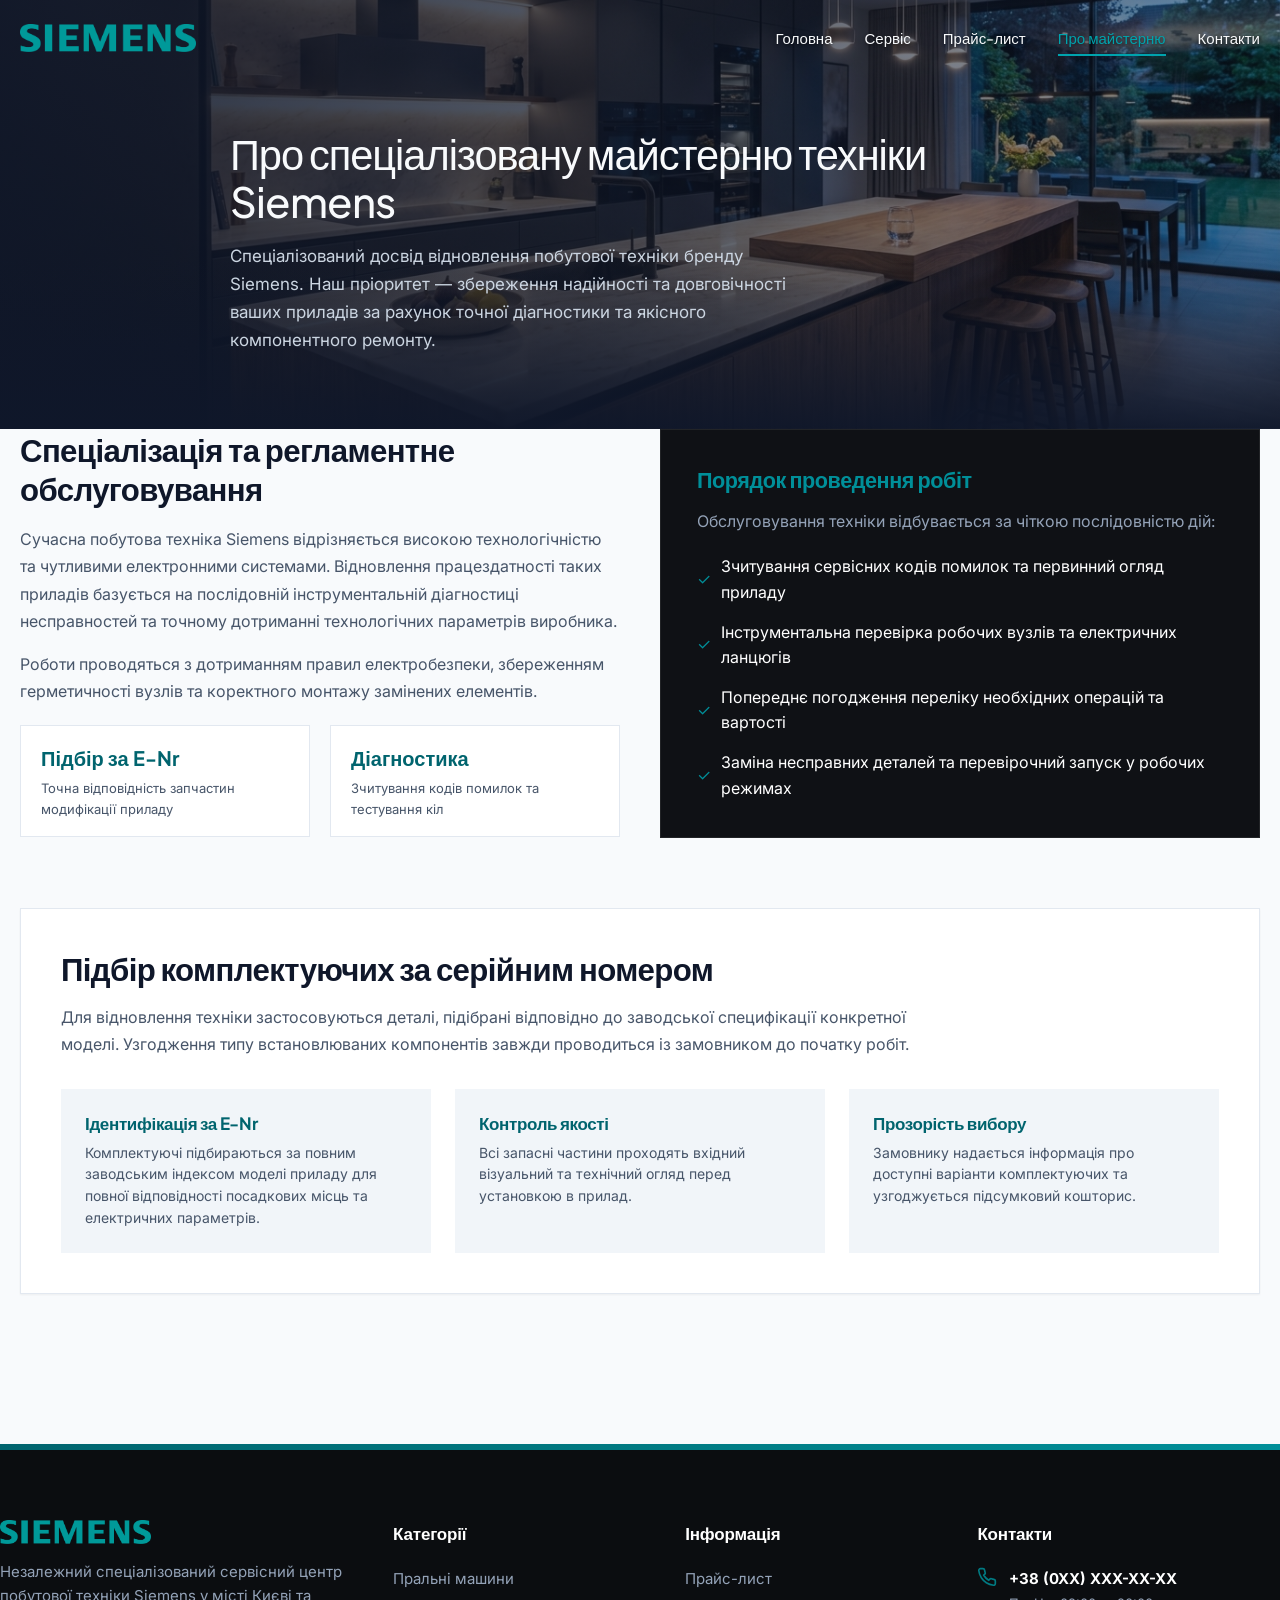
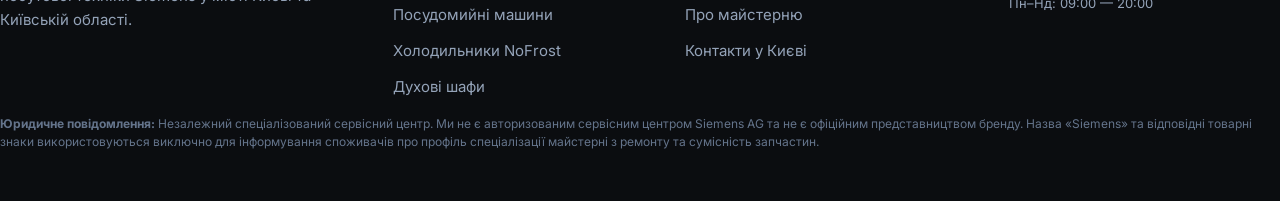
==== about.html @ 7199982a "Initial commit: Siemens service center website" ====
<!DOCTYPE html>
<html lang="uk">

<head>
  <meta charset="UTF-8">
  <meta name="viewport" content="width=device-width, initial-scale=1.0">
  <title>Про спеціалізовану майстерню побутової техніки Siemens у Києві | Досвід та підхід</title>
  <meta name="description"
    content="Інформація про незалежний спеціалізований сервісний центр техніки Siemens у Києві. Досвідчені інженери, якісні комплектуючі, Акт виконаних робіт та гарантія.">
  <link rel="preconnect" href="https://fonts.googleapis.com">
  <link rel="preconnect" href="https://fonts.gstatic.com" crossorigin>
  <link
    href="https://fonts.googleapis.com/css2?family=Inter:wght@400;500;600;700&family=Plus+Jakarta+Sans:wght@500;600;700;800&display=swap"
    rel="stylesheet">
  <link rel="stylesheet" href="css/style.css">
</head>

<body>



  <!-- Clean Transparent Header -->
  <header class="site-header">
    <div class="container header-wrap">
      <a href="index.html" class="brand-logo" aria-label="Siemens">
        <img src="img/logo.webp" alt="SIEMENS" class="brand-logo-img">
      </a>
      <nav class="main-nav" aria-label="Головна навігація">
        <a href="index.html" class="nav-link">Головна</a>

        <a href="services.html" class="nav-link">Сервіс</a>
        <a href="prices.html" class="nav-link">Прайс-лист</a>
        <a href="about.html" class="nav-link active">Про майстерню</a>
        <a href="contacts.html" class="nav-link">Контакти</a>
      </nav>
      <button type="button" class="mobile-menu-toggle" aria-label="Відкрити меню" data-drawer-open>
        <svg width="26" height="26" viewBox="0 0 24 24" fill="none" stroke="currentColor" stroke-width="2.5"
          stroke-linecap="round">
          <line x1="3" y1="6" x2="21" y2="6"></line>
          <line x1="3" y1="12" x2="21" y2="12"></line>
          <line x1="3" y1="18" x2="21" y2="18"></line>
        </svg>
      </button>
    </div>
  </header>

  <!-- Mobile Drawer -->
  <div class="mobile-drawer-overlay"></div>
  <div class="mobile-drawer">
    <div>
      <div class="mobile-drawer-header">
        <a href="index.html" class="brand-logo">
          <img src="img/logo.webp" alt="Siemens" class="brand-logo-img" style="height: 22px;">
        </a>
        <button type="button" class="mobile-drawer-close" style="background:none; color:#fff; cursor:pointer;"
          aria-label="Закрити меню">
          <svg width="24" height="24" viewBox="0 0 24 24" fill="none" stroke="currentColor" stroke-width="2">
            <line x1="18" y1="6" x2="6" y2="18"></line>
            <line x1="6" y1="6" x2="18" y2="18"></line>
          </svg>
        </button>
      </div>
      <div
        style="font-size: 0.75rem; color: var(--text-light-muted); padding: 0 0 16px 0; border-bottom: 1px solid rgba(255,255,255,0.08); margin-bottom: 16px;">
        Незалежний спеціалізований сервісний центр. Ми не є авторизованим сервісним центром Siemens AG.
      </div>
      <ul class="mobile-nav-list">
        <li><a href="index.html" class="mobile-nav-link">Головна</a></li>
        <li><a href="services.html" class="mobile-nav-link">Послуги ремонту</a></li>
        <li><a href="prices.html" class="mobile-nav-link">Прайс-лист</a></li>
        <li><a href="about.html" class="mobile-nav-link active">Про майстерню</a></li>
        <li><a href="contacts.html" class="mobile-nav-link">Контакти</a></li>
      </ul>
    </div>
    <div style="padding-top: 24px; border-top: 1px solid rgba(255,255,255,0.1);">
      <button type="button" class="btn btn-primary" style="width: 100%;" data-modal-trigger>
        <span>Викликати спеціаліста</span>
      </button>
    </div>
  </div>

  <main>
    <!-- Page Header -->
    <section class="hero-section subpage-hero">
      <div class="container">
        <div class="section-header" style="text-align: left; max-width: 820px; margin-bottom: 0;">
          <h1 class="hero-title" style="font-size: 2.6rem; margin-bottom: 16px;">
            Про спеціалізовану майстерню техніки Siemens
          </h1>
          <p class="hero-subtitle" style="margin-bottom: 0;">
            Спеціалізований досвід відновлення побутової техніки бренду Siemens. Наш пріоритет — збереження надійності
            та довговічності ваших приладів за рахунок точної діагностики та якісного компонентного ремонту.
          </p>
        </div>
      </div>
    </section>

    <!-- Content Sections -->
    <section class="section-py" style="background-color: var(--bg-light);">
      <div class="container">

        <!-- 1. Engineering Qualification Grid -->
        <div
          style="display: grid; grid-template-columns: 1fr 1fr; gap: 40px; align-items: center; margin-bottom: 70px;">
          <div>
            <h2 style="font-size: 1.95rem; color: var(--text-main); margin-bottom: 18px;">
              Спеціалізація та регламентне обслуговування
            </h2>
            <p style="color: var(--text-secondary); line-height: 1.7; margin-bottom: 16px;">
              Сучасна побутова техніка Siemens відрізняється високою технологічністю та чутливими електронними системами.
              Відновлення працездатності таких приладів базується на послідовній інструментальній діагностиці несправностей та точному дотриманні технологічних параметрів виробника.
            </p>
            <p style="color: var(--text-secondary); line-height: 1.7; margin-bottom: 20px;">
              Роботи проводяться з дотриманням правил електробезпеки, збереженням герметичності вузлів та коректного монтажу замінених елементів.
            </p>
            <div style="display: flex; gap: 20px;">
              <div
                style="background: #ffffff; padding: 16px 20px; border-radius: var(--radius-sm); border: 1px solid var(--border-light); flex: 1;">
                <div
                  style="font-family: var(--font-heading); font-weight: 700; font-size: 1.25rem; color: var(--petrol-deep);">
                  Підбір за E-Nr</div>
                <div style="font-size: 0.8125rem; color: var(--text-secondary); margin-top: 4px;">Точна відповідність запчастин модифікації приладу</div>
              </div>
              <div
                style="background: #ffffff; padding: 16px 20px; border-radius: var(--radius-sm); border: 1px solid var(--border-light); flex: 1;">
                <div
                  style="font-family: var(--font-heading); font-weight: 700; font-size: 1.25rem; color: var(--petrol-deep);">
                  Діагностика</div>
                <div style="font-size: 0.8125rem; color: var(--text-secondary); margin-top: 4px;">Зчитування кодів помилок та тестування кіл</div>
              </div>
            </div>
          </div>

          <!-- Feature Box -->
          <div
            style="background: var(--bg-graphite); border-radius: var(--radius-lg); padding: 36px; color: #ffffff; border: 1px solid var(--bg-graphite-border);">
            <h3 style="font-size: 1.35rem; color: var(--petrol-light); margin-bottom: 16px;">
              Порядок проведення робіт
            </h3>
            <p style="color: var(--text-light-muted); line-height: 1.6; margin-bottom: 20px;">
              Обслуговування техніки відбувається за чіткою послідовністю дій:
            </p>
            <ul style="list-style: none; display: flex; flex-direction: column; gap: 14px; color: #ffffff;">
              <li style="display: flex; align-items: center; gap: 10px;">
                <span style="color: var(--petrol-light);">✓</span> Зчитування сервісних кодів помилок та первинний огляд приладу
              </li>
              <li style="display: flex; align-items: center; gap: 10px;">
                <span style="color: var(--petrol-light);">✓</span> Інструментальна перевірка робочих вузлів та електричних ланцюгів
              </li>
              <li style="display: flex; align-items: center; gap: 10px;">
                <span style="color: var(--petrol-light);">✓</span> Попереднє погодження переліку необхідних операцій та вартості
              </li>
              <li style="display: flex; align-items: center; gap: 10px;">
                <span style="color: var(--petrol-light);">✓</span> Заміна несправних деталей та перевірочний запуск у робочих режимах
              </li>
            </ul>
          </div>
        </div>

        <!-- 2. Original Spare Parts Warehouse (id="certificates") -->
        <div id="certificates"
          style="background: #ffffff; border-radius: var(--radius-lg); border: 1px solid var(--border-light); padding: 40px; margin-bottom: 70px; box-shadow: var(--shadow-sm);">
          <h2 style="font-size: 1.95rem; color: var(--text-main); margin-bottom: 16px;">
            Підбір комплектуючих за серійним номером
          </h2>
          <p style="color: var(--text-secondary); line-height: 1.7; max-width: 860px; margin-bottom: 30px;">
            Для відновлення техніки застосовуються деталі, підібрані відповідно до заводської специфікації конкретної моделі. Узгодження типу встановлюваних компонентів завжди проводиться із замовником до початку робіт.
          </p>

          <div style="display: grid; grid-template-columns: repeat(3, 1fr); gap: 24px;">
            <div style="background: var(--bg-surface-subtle); padding: 24px; border-radius: var(--radius-sm);">
              <h4 style="font-size: 1.0625rem; color: var(--petrol-deep); margin-bottom: 8px;">Ідентифікація за E-Nr</h4>
              <p style="font-size: 0.875rem; color: var(--text-secondary); line-height: 1.55;">
                Комплектуючі підбираються за повним заводським індексом моделі приладу для повної відповідності посадкових місць та електричних параметрів.
              </p>
            </div>
            <div style="background: var(--bg-surface-subtle); padding: 24px; border-radius: var(--radius-sm);">
              <h4 style="font-size: 1.0625rem; color: var(--petrol-deep); margin-bottom: 8px;">Контроль якості</h4>
              <p style="font-size: 0.875rem; color: var(--text-secondary); line-height: 1.55;">
                Всі запасні частини проходять вхідний візуальний та технічний огляд перед установкою в прилад.
              </p>
            </div>
            <div style="background: var(--bg-surface-subtle); padding: 24px; border-radius: var(--radius-sm);">
              <h4 style="font-size: 1.0625rem; color: var(--petrol-deep); margin-bottom: 8px;">Прозорість вибору</h4>
              <p style="font-size: 0.875rem; color: var(--text-secondary); line-height: 1.55;">
                Замовнику надається інформація про доступні варіанти комплектуючих та узгоджується підсумковий кошторис.
              </p>
            </div>
          </div>
        </div>



      </div>
    </section>
  </main>

  <!-- Footer -->
  <footer class="site-footer">
    <div class="footer-accent-stripe"></div>
    <div class="container footer-top">
      <div class="footer-grid">
        <div>
          <a href="index.html" class="brand-logo" style="margin-bottom: 16px; display: inline-flex;">
            <img src="img/logo.webp" alt="Siemens" class="brand-logo-img" style="height: 24px;">
          </a>
          <p style="line-height: 1.6; margin-bottom: 20px;">
            Незалежний спеціалізований сервісний центр побутової техніки Siemens у місті Києві та Київській області.
          </p>
        </div>
        <div>
          <div class="footer-col-title">Категорії</div>
          <ul class="footer-links">
            <li><a href="services.html#washing">Пральні машини</a></li>
            <li><a href="services.html#dishwashers">Посудомийні машини</a></li>
            <li><a href="services.html#fridges">Холодильники NoFrost</a></li>
            <li><a href="services.html#ovens">Духові шафи</a></li>
          </ul>
        </div>
        <div>
          <div class="footer-col-title">Інформація</div>
          <ul class="footer-links">
            <li><a href="prices.html">Прайс-лист</a></li>
            <li><a href="about.html">Про майстерню</a></li>
            <li><a href="contacts.html">Контакти у Києві</a></li>
          </ul>
        </div>
        <div>
          <div class="footer-col-title">Контакти</div>
          <div class="footer-contact-item">
            <svg width="20" height="20" viewBox="0 0 24 24" fill="none" stroke="var(--petrol-vibrant)" stroke-width="2">
              <path
                d="M22 16.92v3a2 2 0 0 1-2.18 2 19.79 19.79 0 0 1-8.63-3.07 19.5 19.5 0 0 1-6-6 19.79 19.79 0 0 1-3.07-8.67A2 2 0 0 1 4.11 2h3a2 2 0 0 1 2 1.72 12.84 12.84 0 0 0 .7 2.81 2 2 0 0 1-.45 2.11L8.09 9.91a16 16 0 0 0 6 6l1.27-1.27a2 2 0 0 1 2.11-.45 12.84 12.84 0 0 0 2.81.7A2 2 0 0 1 22 16.92z">
              </path>
            </svg>
            <div>
              <a href="tel:+380000000000" data-config="phone-mobile"
                style="color: #fff; font-weight: 700; display: block;">+38 (0XX) XXX-XX-XX</a>
              <span data-config="schedule-work" style="font-size: 0.8125rem;">Пн–Нд: 09:00 — 20:00</span>
            </div>
          </div>
        </div>
      </div>

      <div class="legal-disclaimer">
        <strong>Юридичне повідомлення:</strong> Незалежний спеціалізований сервісний центр. Ми не є авторизованим
        сервісним центром Siemens AG та не є офіційним представництвом бренду. Назва «Siemens» та відповідні товарні
        знаки використовуються виключно для інформування споживачів про профіль спеціалізації майстерні з ремонту та
        сумісність запчастин.
      </div>
  </footer>

  <!-- Modal -->
  <div class="modal-backdrop" id="callModal" role="dialog" aria-modal="true" aria-labelledby="modalTitle">
    <div class="modal-dialog">
      <div class="modal-header">
        <h3 id="modalTitle" style="font-size: 1.3rem; color: #fff;">Виклик спеціаліста</h3>
        <p style="font-size: 0.8125rem; color: var(--text-light-muted); margin-top: 4px;">Заповніть форму — зв'яжемося
          найближчим часом для уточнення деталей</p>
        <button type="button" class="modal-close-btn" aria-label="Закрити модальне вікно">
          <svg width="20" height="20" viewBox="0 0 24 24" fill="none" stroke="currentColor" stroke-width="2">
            <line x1="18" y1="6" x2="6" y2="18"></line>
            <line x1="6" y1="6" x2="18" y2="18"></line>
          </svg>
        </button>
      </div>
      <div class="modal-body">
        <form data-ajax-form method="POST" action="send.php">
          <input type="text" name="website_url" class="form-honeypot" tabindex="-1" autocomplete="off">
          <input type="hidden" name="form_source" value="Сторінка про майстерню (about.html)">

          <div class="form-group">
            <label class="form-label">Тип техніки Siemens *</label>
            <select name="appliance" class="form-control" required>
              <option value="Пральні машини">Пральна машина</option>
              <option value="Посудомийні машини">Посудомийна машина</option>
              <option value="Холодильники">Холодильник / Морозильник</option>
              <option value="Духові шафи">Духова шафа</option>
              <option value="Варильні поверхні">Варильна поверхня</option>
              <option value="Витяжки">Витяжка</option>
            </select>
          </div>

          <div class="form-group">
            <label class="form-label">Номер телефону *</label>
            <input type="tel" name="phone" class="form-control" placeholder="+38 (0XX) XXX-XX-XX" required>
          </div>

          <div class="form-group">
            <label class="form-label">Коментар</label>
            <textarea name="comment" class="form-control" placeholder="Опишіть симптоми поломки..."></textarea>
          </div>

          <button type="submit" class="btn btn-primary" style="width: 100%; margin-top: 10px;">
            <span>Замовити візит майстра</span>
          </button>
        </form>
      </div>
    </div>
  </div>

  <script src="js/config.js"></script>
  <script src="js/main.js"></script>
</body>

</html>
---- css/style.css ----
/* ==========================================================================
   SIEMENS SERVICE KYIV - MODERN ENGINEERING DESIGN SYSTEM
   Німецька точність, чиста геометрія та технологічний преміум-дизайн
   ========================================================================== */

/* --------------------------------------------------------------------------
   1. Design Tokens & CSS Variables
   -------------------------------------------------------------------------- */
:root {
  /* Siemens Brand Palette - Authentic German Engineering */
  --petrol-deep: #00646e;
  /* Authentic Siemens Petrol */
  --petrol-mid: #005058;
  /* Dark Slate Petrol */
  --petrol-vibrant: #007a82;
  /* Subtle Tech Petrol Accent */
  --petrol-light: #008f99;
  /* Accent Petrol */
  --petrol-glow: rgba(0, 100, 110, 0.15);
  --petrol-subtle: rgba(0, 100, 110, 0.06);

  /* Deep Monochrome Graphite Palette (Swiss/Bauhaus Minimal) */
  --bg-graphite-deep: #0b0d10;
  --bg-graphite: #0f1115;
  /* Main Dark Surface */
  --bg-graphite-card: #14171d;
  /* Solid Elevated Block */
  --bg-graphite-border: rgba(255, 255, 255, 0.08);

  /* Clean Light Surfaces */
  --bg-light: #f8fafc;
  --bg-card-white: #ffffff;
  --bg-surface-subtle: #f1f5f9;

  /* Typography Colors */
  --text-main: #0f172a;
  /* High Contrast Charcoal */
  --text-secondary: #475569;
  /* Muted Slate */
  --text-light: #f8fafc;
  /* Crisp White */
  --text-light-muted: #94a3b8;
  /* Technical Gray */

  /* Functional Colors */
  --success: #10b981;
  --warning: #f59e0b;
  --danger: #ef4444;
  --border-light: #e2e8f0;
  --border-focus: #00646e;

  /* Fonts - Crisp Grotesque */
  --font-heading: 'Plus Jakarta Sans', -apple-system, BlinkMacSystemFont, "Segoe UI", Roboto, sans-serif;
  --font-body: 'Inter', -apple-system, BlinkMacSystemFont, "Segoe UI", Roboto, sans-serif;

  /* Dimensions & Ergonomics */
  --btn-height: 48px;
  --input-height: 48px;
  --radius-sm: 0px;
  --radius-md: 0px;
  --radius-lg: 0px;
  --radius-xl: 0px;
  --container-max: 1320px;

  /* Transitions */
  --transition-fast: 0.18s cubic-bezier(0.4, 0, 0.2, 1);
  --transition-smooth: 0.28s cubic-bezier(0.16, 1, 0.3, 1);

  /* Shadows - Subtle Industrial Soft Shadows */
  --shadow-sm: 0 1px 2px rgba(0, 0, 0, 0.05);
  --shadow-card: 0 4px 12px rgba(0, 0, 0, 0.05);
  --shadow-card-hover: 0 12px 24px -4px rgba(0, 0, 0, 0.08);
  --shadow-floating: 0 16px 36px rgba(0, 0, 0, 0.12);
}

/* --------------------------------------------------------------------------
   2. Reset & Base Styles
   -------------------------------------------------------------------------- */
*,
*::before,
*::after {
  box-sizing: border-box;
  margin: 0;
  padding: 0;
}

html {
  font-size: 16px;
  scroll-behavior: smooth;
  -webkit-font-smoothing: antialiased;
  -moz-osx-font-smoothing: grayscale;
}

body {
  font-family: var(--font-body);
  color: var(--text-main);
  background-color: var(--bg-light);
  line-height: 1.6;
  overflow-x: hidden;
}

img,
svg {
  display: block;
  max-width: 100%;
}

a {
  color: inherit;
  text-decoration: none;
  transition: color var(--transition-fast);
}

button,
input,
select,
textarea {
  font: inherit;
  outline: none;
  border: none;
}

/* --------------------------------------------------------------------------
   3. Layout & Containers
   -------------------------------------------------------------------------- */
.container {
  width: 100%;
  max-width: var(--container-max);
  margin-left: auto;
  margin-right: auto;
  padding-left: 20px;
  padding-right: 20px;
}

.section-py {
  padding-top: 80px;
  padding-bottom: 80px;
}

@media (max-width: 768px) {
  .section-py {
    padding-top: 50px;
    padding-bottom: 50px;
  }
}

/* --------------------------------------------------------------------------
   4. Typography & Section Headers
   -------------------------------------------------------------------------- */
h1,
h2,
h3,
h4,
h5,
h6 {
  font-family: var(--font-heading);
  font-weight: 700;
  line-height: 1.25;
  letter-spacing: -0.02em;
}

.section-header {
  text-align: center;
  max-width: 760px;
  margin: 0 auto 50px auto;
}

.section-tag {
  display: inline-flex;
  align-items: center;
  gap: 8px;
  background: rgba(0, 100, 110, 0.08);
  color: var(--petrol-deep);
  font-family: var(--font-heading);
  font-weight: 600;
  font-size: 0.8125rem;
  text-transform: uppercase;
  letter-spacing: 0.08em;
  padding: 6px 14px;
  border-radius: 0;
  margin-bottom: 14px;
  border: 1px solid rgba(0, 100, 110, 0.15);
}

.section-tag.tag-dark {
  background: rgba(0, 163, 166, 0.12);
  color: var(--petrol-vibrant);
  border-color: rgba(0, 163, 166, 0.25);
}

.section-title {
  font-size: 2.25rem;
  color: var(--text-main);
  margin-bottom: 16px;
}

.section-title.title-white {
  color: var(--text-light);
}

.section-desc {
  font-size: 1.0625rem;
  color: var(--text-secondary);
  line-height: 1.65;
}

.section-desc.desc-muted {
  color: var(--text-light-muted);
}

@media (max-width: 768px) {
  .section-title {
    font-size: 1.75rem;
  }

  .section-header {
    margin-bottom: 35px;
  }
}

/* --------------------------------------------------------------------------
   5. Buttons & Interactive Controls (Minimum 48px Touch Target)
   -------------------------------------------------------------------------- */
.btn {
  display: inline-flex;
  align-items: center;
  justify-content: center;
  gap: 10px;
  min-height: var(--btn-height);
  padding: 0 22px;
  border-radius: var(--radius-sm);
  font-family: var(--font-heading);
  font-weight: 600;
  font-size: 0.9375rem;
  cursor: pointer;
  transition: all var(--transition-fast);
  text-align: center;
  white-space: nowrap;
  position: relative;
  letter-spacing: 0.01em;
}

.btn-primary {
  background-color: var(--petrol-deep);
  color: #ffffff;
  border: 1px solid var(--petrol-deep);
  box-shadow: none;
}

.btn-primary:hover {
  background-color: var(--petrol-mid);
  border-color: var(--petrol-mid);
  transform: translateY(-1px);
  color: #ffffff;
}

.btn-primary:active {
  transform: translateY(0);
}

.btn-secondary {
  background: transparent;
  color: var(--petrol-deep);
  border: 1.5px solid var(--petrol-deep);
}

.btn-secondary:hover {
  background: var(--petrol-subtle);
  border-color: var(--petrol-deep);
  color: var(--petrol-deep);
}

.btn-outline {
  background: #ffffff;
  color: #0F172A;
  border: 1px solid #cbd5e1;
  box-shadow: 0 1px 2px rgba(0, 0, 0, 0.05);
}

.btn-outline:hover {
  background: #f8fafc;
  border-color: #94a3b8;
  color: #0F172A;
  transform: translateY(-1px);
}

.btn-outline-white {
  background: transparent;
  color: #ffffff;
  border: 1px solid rgba(255, 255, 255, 0.2);
}

.btn-outline-white:hover {
  background: rgba(255, 255, 255, 0.06);
  border-color: rgba(255, 255, 255, 0.4);
  color: #ffffff;
}

.btn-icon-pulse {
  position: relative;
  display: flex;
  align-items: center;
  justify-content: center;
}

.btn:disabled {
  opacity: 0.65;
  cursor: not-allowed;
  transform: none !important;
}

/* Spinner for AJAX button state */
.btn-spinner {
  display: inline-block;
  width: 18px;
  height: 18px;
  border: 2px solid rgba(255, 255, 255, 0.3);
  border-top-color: #ffffff;
  border-radius: 50%;
  animation: spin 0.8s linear infinite;
}

@keyframes spin {
  to {
    transform: rotate(360deg);
  }
}

/* --------------------------------------------------------------------------
   6. Top Bar & Sticky Header
   -------------------------------------------------------------------------- */
/* --------------------------------------------------------------------------
   6. Authentic Transparent Siemens Header
   -------------------------------------------------------------------------- */
.top-bar {
  display: none !important;
}

.site-header {
  position: absolute;
  top: 0;
  left: 0;
  width: 100%;
  z-index: 100;
  background: transparent !important;
  border-bottom: none;
  padding: 20px 0 10px;
  transition: background 0.3s ease, transform 0.35s cubic-bezier(0.16, 1, 0.3, 1);
}

.site-header.is-scrolled {
  position: fixed;
  background: rgba(15, 23, 42, 0.95) !important;
  backdrop-filter: blur(14px);
  -webkit-backdrop-filter: blur(14px);
  border-bottom: 1px solid rgba(255, 255, 255, 0.08);
  padding: 12px 0 10px;
  box-shadow: 0 4px 25px rgba(0, 0, 0, 0.4);
}

.site-header.is-hidden {
  transform: translateY(-100%);
}

.header-wrap {
  display: flex;
  align-items: center;
  justify-content: space-between;
  gap: 24px;
}

.brand-logo {
  display: inline-flex;
  align-items: center;
  text-decoration: none;
}

.brand-logo-img {
  height: 28px;
  width: auto;
  display: block;
}

.main-nav {
  display: flex;
  align-items: center;
  gap: 32px;
}

.nav-link {
  font-family: var(--font-heading);
  font-size: 0.9375rem;
  font-weight: 500;
  color: #F8FAFC;
  position: relative;
  padding: 6px 0;
  white-space: nowrap;
  text-shadow: 0 1px 3px rgba(0, 0, 0, 0.6);
  transition: color var(--transition-fast);
}

.nav-link:hover,
.nav-link.active {
  color: #00A3AD;
  font-weight: 500;
}

.nav-link.active::after {
  content: '';
  position: absolute;
  bottom: 0;
  left: 0;
  width: 100%;
  height: 2px;
  background: #00A3AD;
  border-radius: 0;
}

.mobile-menu-toggle {
  display: none;
  background: transparent;
  color: #F8FAFC;
  padding: 6px;
  cursor: pointer;
  border-radius: var(--radius-sm);
  transition: color var(--transition-fast);
}

.mobile-menu-toggle:hover {
  color: #2DD4BF;
}

@media (max-width: 992px) {
  .main-nav {
    display: none;
  }

  .mobile-menu-toggle {
    display: inline-flex;
    align-items: center;
    justify-content: center;
  }
}

.header-phone-label {
  font-size: 0.6875rem;
  color: #94a3b8;
  text-transform: uppercase;
  letter-spacing: 0.08em;
  white-space: nowrap;
}

.header-phone-link {
  font-family: var(--font-heading);
  font-weight: 700;
  font-size: 1.0625rem;
  color: #ffffff;
  display: inline-flex;
  align-items: center;
  gap: 6px;
  white-space: nowrap;
}

.header-phone-link:hover {
  color: var(--petrol-vibrant);
}

.mobile-menu-toggle {
  display: none;
  background: none;
  color: #ffffff;
  padding: 8px;
  cursor: pointer;
  border-radius: var(--radius-sm);
}

/* --------------------------------------------------------------------------
   7. Mobile Navigation Drawer
   -------------------------------------------------------------------------- */
.mobile-drawer {
  position: fixed;
  top: 0;
  right: -100%;
  width: 85%;
  max-width: 360px;
  height: 100vh;
  background: var(--bg-graphite);
  z-index: 150;
  padding: 30px 24px;
  display: flex;
  flex-direction: column;
  justify-content: space-between;
  box-shadow: -10px 0 30px rgba(0, 0, 0, 0.6);
  transition: right 0.35s cubic-bezier(0.16, 1, 0.3, 1);
  overflow-y: auto;
}

.mobile-drawer.is-open {
  right: 0;
}

.mobile-drawer-overlay {
  position: fixed;
  inset: 0;
  background: rgba(0, 0, 0, 0.7);
  backdrop-filter: blur(4px);
  z-index: 140;
  opacity: 0;
  visibility: hidden;
  transition: all var(--transition-fast);
}

.mobile-drawer-overlay.is-open {
  opacity: 1;
  visibility: visible;
}

.mobile-drawer-header {
  display: flex;
  align-items: center;
  justify-content: space-between;
  margin-bottom: 30px;
}

.mobile-nav-list {
  list-style: none;
  display: flex;
  flex-direction: column;
  gap: 16px;
}

.mobile-nav-link {
  font-family: var(--font-heading);
  font-size: 1.125rem;
  font-weight: 600;
  color: var(--text-light);
  display: block;
  padding: 10px 0;
  border-bottom: 1px solid rgba(255, 255, 255, 0.08);
}

.mobile-nav-link.active {
  color: var(--petrol-vibrant);
}

/* --------------------------------------------------------------------------
/* --------------------------------------------------------------------------
/* --------------------------------------------------------------------------
   8. Hero Section (Premium Interior & Corporate Engineering Aesthetic)
   -------------------------------------------------------------------------- */
.hero-section {
  position: relative;
  width: 100%;
  min-height: 100vh;
  display: flex;
  align-items: center;
  background-color: #0F172A;
  background-image:
    linear-gradient(to right, rgba(15, 23, 42, 0.88) 0%, rgba(15, 23, 42, 0.7) 45%, rgba(15, 23, 42, 0.15) 85%, transparent 100%),
    url('../img/hero.webp');
  background-size: 100% 100%, cover;
  background-position: center center;
  background-repeat: no-repeat;
  color: #F8FAFC;
  padding: 120px 0 40px;
  overflow: hidden;
  box-sizing: border-box;
}

.hero-section > .container {
  width: 100%;
}

.hero-section.subpage-hero {
  min-height: auto;
  padding: 130px 0 75px;
  background-color: #0F172A;
  background-image:
    linear-gradient(to bottom, transparent 60%, rgba(15, 23, 42, 0.95) 100%),
    linear-gradient(to right, rgba(15, 23, 42, 0.90) 0%, rgba(15, 23, 42, 0.70) 50%, rgba(15, 23, 42, 0.40) 100%),
    url('../img/hero.webp');
  background-size: 100% 100%, 100% 100%, cover;
  background-position: center center;
}

/* Organic overlap between Subpage Hero and first content cards */
.subpage-hero + .section-py {
  padding-top: 0;
  position: relative;
  z-index: 10;
}

.subpage-hero + .section-py > .container > .service-block:first-child,
.subpage-hero + .section-py > .container > .prices-table-card:first-child,
.subpage-hero + .section-py > .container > .about-grid:first-child,
.subpage-hero + .section-py > .container > .contact-cards-grid:first-child {
  margin-top: -40px;
  position: relative;
  z-index: 10;
}

.hero-grid {
  display: grid;
  grid-template-columns: 1.18fr 0.82fr;
  gap: 48px;
  align-items: center;
  position: relative;
  z-index: 2;
}

.hero-content {
  background: transparent !important;
  border: none !important;
  border-radius: 0 !important;
  padding: 0 !important;
  box-shadow: none !important;
  display: flex;
  flex-direction: column;
}

.hero-title {
  font-family: var(--font-heading);
  font-size: clamp(2.35rem, 4vw, 3.25rem);
  font-weight: 500;
  line-height: 1.15;
  letter-spacing: -0.025em;
  margin-bottom: 20px;
  color: #F8FAFC;
}

.hero-title .text-gradient,
.hero-title .hero-brand-name {
  color: #F8FAFC;
  background: none;
  -webkit-text-fill-color: initial;
}

.hero-subtitle {
  font-size: 1.0625rem;
  color: #CBD5E1;
  line-height: 1.65;
  margin-bottom: 18px;
  max-width: 580px;
}

.hero-actions {
  display: flex;
  align-items: center;
  gap: 14px;
  margin-bottom: 0;
  flex-wrap: wrap;
}

.hero-actions .btn-primary {
  background-color: #005B60;
  color: #ffffff;
  padding: 12px 24px;
  border-radius: 0;
  font-weight: 500;
  border: 1px solid #005B60;
  box-shadow: 0 4px 14px rgba(0, 91, 96, 0.35);
  transition: background-color 0.2s ease, border-color 0.2s ease, transform 0.15s ease;
}

.hero-actions .btn-primary:hover {
  background-color: #00474B;
  border-color: #00474B;
  transform: translateY(-1px);
}

.hero-actions .btn-outline {
  background: rgba(255, 255, 255, 0.05);
  color: #ffffff;
  border: 1px solid rgba(255, 255, 255, 0.2);
  padding: 12px 20px;
  border-radius: 0;
  font-weight: 500;
  backdrop-filter: blur(4px);
  -webkit-backdrop-filter: blur(4px);
  transition: all 0.2s ease;
}

.hero-actions .btn-outline:hover {
  background: rgba(255, 255, 255, 0.15);
  border-color: rgba(255, 255, 255, 0.3);
  color: #ffffff;
  transform: translateY(-1px);
}

/* Strict Tabular Metrics Grid with Subtle 32px Vertical Dividers */
.hero-metrics {
  display: grid;
  grid-template-columns: repeat(3, 1fr);
  gap: 0;
  padding-top: 24px;
  margin-top: 36px;
  border-top: 1px solid rgba(255, 255, 255, 0.1);
  position: relative;
  z-index: 2;
}

.metric-item {
  display: flex;
  flex-direction: column;
  padding: 0 28px;
  position: relative;
}

.metric-item:first-child {
  padding-left: 0;
}

.metric-item:last-child {
  padding-right: 0;
}

.metric-item:not(:last-child)::after {
  content: '';
  position: absolute;
  right: 0;
  top: 50%;
  transform: translateY(-50%);
  width: 1px;
  height: 32px;
  background-color: rgba(255, 255, 255, 0.10);
}

.metric-val {
  font-family: var(--font-heading);
  font-size: 1.85rem;
  font-weight: 600;
  color: #F8FAFC;
  letter-spacing: -0.025em;
  line-height: 1.1;
}

.metric-label {
  font-size: 0.8125rem;
  color: #94A3B8;
  text-transform: uppercase;
  letter-spacing: 0.05em;
  margin-top: 4px;
  line-height: 1.35;
  font-weight: 500;
}

/* Hero Right: Dark Premium Floating Request Card */
.hero-card {
  background: rgba(17, 24, 39, 0.85);
  backdrop-filter: blur(12px);
  -webkit-backdrop-filter: blur(12px);
  border: 1px solid rgba(255, 255, 255, 0.1);
  border-radius: 0;
  padding: 24px;
  box-shadow: 0 25px 50px -12px rgba(0, 0, 0, 0.5);
  display: flex;
  flex-direction: column;
  justify-content: center;
  color: #ffffff;
}

.hero-card::before {
  display: none;
}

.hero-card-header {
  margin-bottom: 16px;
}

.hero-card-title {
  font-family: var(--font-heading);
  font-size: 1.25rem;
  font-weight: 600;
  letter-spacing: -0.015em;
  color: #F8FAFC;
  margin-bottom: 4px;
}

.hero-card-desc {
  font-size: 0.8125rem;
  color: #94A3B8;
  line-height: 1.45;
}

.hero-card .form-group {
  margin-bottom: 12px;
}

.hero-card .form-label {
  color: #E2E8F0;
  font-size: 0.8125rem;
  font-weight: 500;
  margin-bottom: 4px;
}

.hero-card .form-control {
  background: rgba(255, 255, 255, 0.05);
  border: 1px solid rgba(255, 255, 255, 0.15);
  color: #ffffff;
  border-radius: 0;
  padding: 9px 12px;
  font-size: 0.9375rem;
}

.hero-card .form-control::placeholder {
  color: #94A3B8;
}

.hero-card select.form-control {
  appearance: none;
  -webkit-appearance: none;
  background-image: url("data:image/svg+xml,%3Csvg xmlns='http://www.w3.org/2000/svg' width='16' height='16' viewBox='0 0 24 24' fill='none' stroke='%2394A3B8' stroke-width='2' stroke-linecap='round' stroke-linejoin='round'%3E%3Cpolyline points='6 9 12 15 18 9'%3E%3C/polyline%3E%3C/svg%3E");
  background-repeat: no-repeat;
  background-position: right 12px center;
  padding-right: 36px;
  cursor: pointer;
}

.hero-card select.form-control option {
  background-color: #111827;
  color: #F8FAFC;
}

.hero-card .form-control:focus {
  border-color: #005B60;
  background: rgba(255, 255, 255, 0.08);
  box-shadow: 0 0 0 3px rgba(0, 91, 96, 0.25);
}

.hero-card .btn-primary {
  background-color: #005B60;
  border-color: #005B60;
  color: #ffffff;
  padding: 12px 16px;
  border-radius: 0;
  font-weight: 600;
}

.hero-card .btn-primary:hover {
  background-color: #00474B;
  border-color: #00474B;
}

.hero-card .form-help {
  color: #94A3B8;
  font-size: 0.75rem;
  margin-top: 6px;
}

@media (max-width: 992px) {
  .hero-section {
    padding: 105px 0 45px;
    min-height: auto;
  }

  .hero-grid {
    grid-template-columns: 1fr;
    gap: 32px;
  }

  .hero-title {
    font-size: 2.25rem;
  }

  .hero-card {
    padding: 24px;
  }

  .metric-item {
    padding: 0 16px;
  }
}

@media (max-width: 640px) {
  .hero-metrics {
    grid-template-columns: 1fr;
    gap: 16px;
    margin-top: 32px;
  }

  .metric-item {
    padding: 0 0 16px 0;
    border-bottom: 1px solid rgba(255, 255, 255, 0.10);
  }

  .metric-item::after {
    display: none;
  }

  .metric-item:last-child {
    border-bottom: none;
    padding-bottom: 0;
  }
}

/* --------------------------------------------------------------------------
   9. Form Controls (Crisp Flat Precision)
   -------------------------------------------------------------------------- */
.form-group {
  margin-bottom: 16px;
  position: relative;
}

.form-label {
  display: block;
  font-size: 0.8125rem;
  font-weight: 600;
  margin-bottom: 6px;
  color: var(--text-secondary);
  letter-spacing: 0.01em;
}

.form-label.label-white {
  color: #cbd5e1;
}

.form-control {
  width: 100%;
  min-height: var(--input-height);
  padding: 0 14px;
  background: #ffffff;
  border: 1px solid var(--border-light);
  border-radius: var(--radius-sm);
  color: var(--text-main);
  font-size: 0.9375rem;
  transition: border-color var(--transition-fast), background var(--transition-fast);
}

.form-control:focus {
  border-color: var(--petrol-deep);
  outline: none;
}

.form-control-dark {
  background: var(--bg-graphite-deep);
  border: 1px solid rgba(255, 255, 255, 0.12);
  color: #ffffff;
}

.form-control-dark:focus {
  border-color: var(--petrol-deep);
  box-shadow: 0 0 0 1px var(--petrol-deep);
  background: var(--bg-graphite-deep);
}

.form-control-dark option {
  background: #14171d;
  color: #ffffff;
}

textarea.form-control {
  min-height: 100px;
  padding: 12px 14px;
  resize: vertical;
}

.form-help {
  font-size: 0.75rem;
  color: var(--text-light-muted);
  margin-top: 8px;
}

/* Anti-spam honeypot (invisible to humans) */
.form-honeypot {
  position: absolute;
  left: -9999px;
  opacity: 0;
  pointer-events: none;
}

/* --------------------------------------------------------------------------
   10. Interactive Appliance Categories Grid (White Cards with Elevation)
   -------------------------------------------------------------------------- */
.categories-grid {
  display: grid;
  grid-template-columns: repeat(3, 1fr);
  gap: 24px;
}

@media (max-width: 1100px) {
  .categories-grid {
    grid-template-columns: repeat(2, 1fr);
  }
}

@media (max-width: 580px) {
  .categories-grid {
    grid-template-columns: 1fr;
  }
}

.category-card {
  background: var(--bg-card-white);
  border: 1px solid rgba(0, 100, 110, 0.1);
  border-radius: var(--radius-md);
  padding: 30px 26px;
  display: flex;
  flex-direction: column;
  transition: all var(--transition-smooth);
  position: relative;
  box-shadow: var(--shadow-card);
  cursor: pointer;
}

.category-card:hover {
  transform: translateY(-8px);
  border-color: var(--petrol-vibrant);
  box-shadow: var(--shadow-card-hover);
}

.category-image-box {
  width: 100%;
  height: 170px;
  display: flex;
  align-items: center;
  justify-content: center;
  background: #ffffff;
  margin-bottom: 20px;
  padding: 8px;
  overflow: hidden;
}

.category-img {
  max-width: 100%;
  max-height: 100%;
  width: auto;
  height: auto;
  object-fit: contain;
  transition: transform var(--transition-smooth);
}

.category-card:hover .category-img {
  transform: scale(1.06);
}

.category-icon-box {
  width: 60px;
  height: 60px;
  background: rgba(0, 100, 110, 0.06);
  border-radius: var(--radius-sm);
  display: flex;
  align-items: center;
  justify-content: center;
  color: var(--petrol-deep);
  margin-bottom: 22px;
  transition: all var(--transition-fast);
}

.category-card:hover .category-icon-box {
  background: var(--petrol-deep);
  color: #ffffff;
  transform: scale(1.06);
}

.category-title {
  font-size: 1.25rem;
  color: var(--text-main);
  margin-bottom: 10px;
}

.category-desc {
  font-size: 0.875rem;
  color: var(--text-secondary);
  line-height: 1.55;
  margin-bottom: 20px;
  flex-grow: 1;
}

.category-footer {
  display: flex;
  align-items: center;
  justify-content: space-between;
  padding-top: 16px;
  border-top: 1px solid var(--border-light);
}

.category-price {
  font-size: 0.875rem;
  font-weight: 700;
  color: var(--petrol-deep);
}

.category-arrow {
  display: flex;
  align-items: center;
  gap: 6px;
  font-size: 0.8125rem;
  font-weight: 600;
  color: var(--petrol-vibrant);
  transition: transform var(--transition-fast);
}

.category-card:hover .category-arrow {
  transform: translateX(4px);
  color: var(--petrol-deep);
}

/* --------------------------------------------------------------------------
   11. Reliability & Engineering Standards Section
   -------------------------------------------------------------------------- */
.standards-section {
  position: relative;
  background-color: #0F172A;
  background-image: 
    linear-gradient(rgba(15, 23, 42, 0.80), rgba(15, 23, 42, 0.84)),
    url('../img/hero-2.webp');
  background-size: cover;
  background-position: center center;
  background-repeat: no-repeat;
  color: var(--text-light);
}

.standards-grid {
  display: grid;
  grid-template-columns: repeat(3, 1fr);
  gap: 28px;
}

@media (max-width: 900px) {
  .standards-grid {
    grid-template-columns: 1fr;
  }
}

.standard-card {
  background: rgba(17, 24, 39, 0.65);
  backdrop-filter: blur(12px);
  -webkit-backdrop-filter: blur(12px);
  border: 1px solid rgba(255, 255, 255, 0.12);
  border-radius: var(--radius-md);
  padding: 34px 28px;
  box-shadow: 0 10px 30px rgba(0, 0, 0, 0.25);
  transition: all var(--transition-fast);
}

.standard-card:hover {
  background: rgba(17, 24, 39, 0.8);
  border-color: rgba(0, 163, 166, 0.5);
  transform: translateY(-4px);
  box-shadow: 0 14px 35px rgba(0, 0, 0, 0.35);
}

.standard-number {
  font-family: var(--font-heading);
  font-size: 2.25rem;
  font-weight: 800;
  color: rgba(0, 163, 166, 0.35);
  margin-bottom: 14px;
}

.standard-title {
  font-size: 1.25rem;
  color: #ffffff;
  margin-bottom: 12px;
}

.standard-text {
  font-size: 0.9375rem;
  color: var(--text-light-muted);
  line-height: 1.6;
}

/* --------------------------------------------------------------------------
   12. Step-by-Step Engineer Callout Workflow
   -------------------------------------------------------------------------- */
.workflow-steps {
  display: grid;
  grid-template-columns: repeat(4, 1fr);
  gap: 24px;
  position: relative;
}

@media (max-width: 992px) {
  .workflow-steps {
    grid-template-columns: repeat(2, 1fr);
  }
}

@media (max-width: 580px) {
  .workflow-steps {
    grid-template-columns: 1fr;
  }
}

.step-card {
  background: #ffffff;
  border-radius: var(--radius-md);
  border: 1px solid var(--border-light);
  padding: 30px 24px;
  position: relative;
  box-shadow: var(--shadow-sm);
}

.step-badge {
  width: 38px;
  height: 38px;
  background: var(--petrol-deep);
  color: #ffffff;
  border-radius: 50%;
  display: flex;
  align-items: center;
  justify-content: center;
  font-family: var(--font-heading);
  font-weight: 700;
  font-size: 1rem;
  margin-bottom: 20px;
}

.step-title {
  font-size: 1.125rem;
  color: var(--text-main);
  margin-bottom: 10px;
}

/* --------------------------------------------------------------------------
   13. Real Interactive Geographic Map (Google Maps / Leaflet Frame)
   -------------------------------------------------------------------------- */
.map-section-real {
  background: var(--bg-surface-subtle);
  position: relative;
}

.real-map-grid {
  display: grid;
  grid-template-columns: 1.3fr 0.7fr;
  gap: 32px;
  align-items: stretch;
}

@media (max-width: 992px) {
  .real-map-grid {
    grid-template-columns: 1fr;
    gap: 24px;
  }
}

.real-map-container {
  width: 100%;
  height: 450px;
  border-radius: var(--radius-lg);
  overflow: hidden;
  border: 1px solid rgba(0, 100, 110, 0.18);
  box-shadow: var(--shadow-card);
  background: #e2e8f0;
  position: relative;
}

.real-map-iframe {
  width: 100%;
  height: 450px;
  border: 0;
  display: block;
}

.real-map-form-box {
  background: #ffffff;
  border-radius: var(--radius-lg);
  padding: 32px 28px;
  border: 1px solid rgba(0, 100, 110, 0.15);
  box-shadow: var(--shadow-card);
  display: flex;
  flex-direction: column;
  justify-content: center;
}

.floating-card-badge {
  display: inline-flex;
  align-items: center;
  gap: 6px;
  background: rgba(0, 100, 110, 0.08);
  color: var(--petrol-deep);
  font-size: 0.75rem;
  font-weight: 700;
  text-transform: uppercase;
  letter-spacing: 0.08em;
  padding: 4px 10px;
  border-radius: 0;
  margin-bottom: 12px;
  width: fit-content;
}

.floating-card-title {
  font-size: 1.45rem;
  color: var(--text-main);
  margin-bottom: 8px;
}

.floating-card-desc {
  font-size: 0.875rem;
  color: var(--text-secondary);
  margin-bottom: 22px;
}

/* --------------------------------------------------------------------------
   14. Price Tables & Guarantee Regulations (prices.html)
   -------------------------------------------------------------------------- */
.price-table-container {
  background: #ffffff;
  border-radius: var(--radius-md);
  border: 1px solid var(--border-light);
  overflow: hidden;
  box-shadow: var(--shadow-sm);
  margin-bottom: 30px;
}

.price-table {
  width: 100%;
  border-collapse: collapse;
  text-align: left;
}

.price-table th {
  background: #f8fafc;
  padding: 16px 22px;
  font-family: var(--font-heading);
  font-size: 0.875rem;
  font-weight: 700;
  color: var(--text-secondary);
  text-transform: uppercase;
  letter-spacing: 0.05em;
  border-bottom: 1px solid var(--border-light);
}

.price-table td {
  padding: 18px 22px;
  font-size: 0.9375rem;
  color: var(--text-main);
  border-bottom: 1px solid #f1f5f9;
}

.price-table tr:last-child td {
  border-bottom: none;
}

.price-table tr:hover td {
  background: rgba(0, 100, 110, 0.02);
}

.price-tag {
  font-family: var(--font-heading);
  font-weight: 700;
  color: var(--petrol-deep);
  font-size: 1.0625rem;
}

.badge-guarantee {
  display: inline-block;
  background: rgba(16, 185, 129, 0.1);
  color: #059669;
  font-size: 0.75rem;
  font-weight: 600;
  padding: 4px 8px;
  border-radius: 0;
}

/* --------------------------------------------------------------------------
   15. Interactive Calculator Widget (prices.html)
   -------------------------------------------------------------------------- */
.calc-card {
  background: linear-gradient(135deg, #ffffff 0%, #f8fafc 100%);
  border: 1.5px solid rgba(0, 100, 110, 0.15);
  border-radius: var(--radius-lg);
  padding: 36px;
  box-shadow: var(--shadow-card);
}

.calc-grid {
  display: grid;
  grid-template-columns: 1fr 1fr;
  gap: 30px;
  align-items: center;
}

@media (max-width: 768px) {
  .calc-grid {
    grid-template-columns: 1fr;
  }
}

.calc-total-box {
  background: var(--bg-graphite);
  color: #ffffff;
  border-radius: var(--radius-md);
  padding: 30px;
  text-align: center;
  border: 1px solid rgba(0, 163, 166, 0.3);
}

.calc-total-label {
  font-size: 0.875rem;
  color: var(--text-light-muted);
  text-transform: uppercase;
  letter-spacing: 0.08em;
}

.calc-total-val {
  font-family: var(--font-heading);
  font-size: 2.75rem;
  font-weight: 800;
  color: var(--petrol-light);
  margin: 10px 0;
}

/* --------------------------------------------------------------------------
   16. Service Details Breakdown & Error Codes (services.html)
   -------------------------------------------------------------------------- */
.service-block {
  background: #ffffff;
  border-radius: 0;
  border: 1px solid #e2e8f0;
  padding: 32px;
  margin-bottom: 32px;
  box-shadow: 0 4px 20px -2px rgba(0, 0, 0, 0.05);
  transition: border-color 0.2s ease, box-shadow 0.2s ease;
}

.service-block:hover {
  border-color: #cbd5e1;
  box-shadow: 0 10px 25px -3px rgba(0, 0, 0, 0.08);
}

.service-block-header {
  display: flex;
  align-items: center;
  justify-content: space-between;
  margin-bottom: 24px;
  padding-bottom: 20px;
  border-bottom: 1px solid #f1f5f9;
  flex-wrap: wrap;
  gap: 20px;
}

.service-block-header .btn-primary {
  padding: 12px 24px;
  border-radius: 0;
  font-weight: 500;
  white-space: nowrap;
  flex-shrink: 0;
}

.service-title-group {
  display: flex;
  align-items: center;
  gap: 18px;
}

.service-icon-lg {
  width: 54px;
  height: 54px;
  background: rgba(0, 100, 110, 0.08);
  border-radius: 0;
  display: flex;
  align-items: center;
  justify-content: center;
  color: var(--petrol-deep);
  flex-shrink: 0;
}

.error-chips-wrap {
  display: flex;
  flex-wrap: wrap;
  gap: 8px;
  margin-top: 12px;
}

.error-chip {
  font-family: ui-monospace, SFMono-Regular, Menlo, Monaco, Consolas, "Liberation Mono", "Courier New", monospace;
  font-size: 0.75rem;
  font-weight: 500;
  background-color: #f1f5f9;
  color: #334155;
  border: 1px solid rgba(226, 232, 240, 0.8);
  border-radius: 0;
  padding: 6px 10px;
  box-shadow: 0 1px 2px 0 rgba(0, 0, 0, 0.05);
  display: inline-flex;
  align-items: center;
  line-height: 1.35;
}

@media (max-width: 860px) {
  .service-block > div[style*="grid"] {
    grid-template-columns: 1fr !important;
    gap: 20px !important;
  }
}

@media (max-width: 768px) {
  .service-block {
    padding: 24px 20px;
  }
  
  .service-block-header {
    flex-direction: column;
    align-items: flex-start;
  }
  
  .service-block-header .btn-primary {
    width: 100%;
    justify-content: center;
  }
}

/* --------------------------------------------------------------------------
   17. Official Work Act & Certification Mockup (about.html)
   -------------------------------------------------------------------------- */
.act-mockup {
  background: #ffffff;
  border: 1px solid #cbd5e1;
  border-radius: var(--radius-md);
  padding: 30px;
  box-shadow: 0 10px 25px rgba(0, 0, 0, 0.05);
  position: relative;
}

.act-stamp {
  position: absolute;
  bottom: 25px;
  right: 25px;
  width: 100px;
  height: 100px;
  border: 2px dashed #00828a;
  border-radius: 50%;
  display: flex;
  align-items: center;
  justify-content: center;
  text-align: center;
  font-size: 0.625rem;
  font-weight: 700;
  color: #00828a;
  transform: rotate(-15deg);
  opacity: 0.85;
}

/* --------------------------------------------------------------------------
   18. Contacts Page Specifics (contacts.html)
   -------------------------------------------------------------------------- */
.contact-cards-grid {
  display: grid;
  grid-template-columns: repeat(3, 1fr);
  gap: 24px;
  margin-bottom: 50px;
}

@media (max-width: 860px) {
  .contact-cards-grid {
    grid-template-columns: 1fr;
  }
}

.contact-card-box {
  background: #ffffff;
  border-radius: var(--radius-md);
  border: 1px solid var(--border-light);
  padding: 28px;
  display: flex;
  flex-direction: column;
  box-shadow: var(--shadow-sm);
}

.contact-card-icon {
  width: 48px;
  height: 48px;
  background: rgba(0, 100, 110, 0.08);
  border-radius: var(--radius-sm);
  display: flex;
  align-items: center;
  justify-content: center;
  color: var(--petrol-deep);
  margin-bottom: 18px;
}

/* --------------------------------------------------------------------------
   19. Modal Dialog (Fast Master Dispatch)
   -------------------------------------------------------------------------- */
.modal-backdrop {
  position: fixed;
  inset: 0;
  background: rgba(12, 14, 17, 0.75);
  backdrop-filter: blur(8px);
  -webkit-backdrop-filter: blur(8px);
  z-index: 200;
  display: flex;
  align-items: center;
  justify-content: center;
  padding: 20px;
  opacity: 0;
  visibility: hidden;
  transition: all var(--transition-smooth);
}

.modal-backdrop.is-open {
  opacity: 1;
  visibility: visible;
}

.modal-dialog {
  width: 100%;
  max-width: 500px;
  background: #ffffff;
  border-radius: var(--radius-lg);
  border: 1px solid rgba(0, 100, 110, 0.15);
  box-shadow: var(--shadow-floating);
  overflow: hidden;
  transform: translateY(20px) scale(0.96);
  transition: all var(--transition-smooth);
  position: relative;
}

.modal-backdrop.is-open .modal-dialog {
  transform: translateY(0) scale(1);
}

.modal-header {
  background: var(--bg-graphite);
  color: #ffffff;
  padding: 24px 28px;
  position: relative;
}

.modal-header::after {
  content: '';
  position: absolute;
  bottom: 0;
  left: 0;
  right: 0;
  height: 3px;
  background: linear-gradient(90deg, var(--petrol-deep), var(--petrol-light));
}

.modal-close-btn {
  position: absolute;
  top: 20px;
  right: 20px;
  background: rgba(255, 255, 255, 0.1);
  color: #ffffff;
  border-radius: 0;
  width: 36px;
  height: 36px;
  display: flex;
  align-items: center;
  justify-content: center;
  cursor: pointer;
  transition: background var(--transition-fast);
}

.modal-close-btn:hover {
  background: rgba(255, 255, 255, 0.25);
}

.modal-body {
  padding: 28px;
}

/* --------------------------------------------------------------------------
   20. Toast / Success Alert Notification
   -------------------------------------------------------------------------- */
.toast-notice {
  position: fixed;
  bottom: 30px;
  right: 30px;
  background: var(--bg-graphite);
  color: #ffffff;
  border: 1px solid var(--petrol-vibrant);
  border-radius: var(--radius-md);
  padding: 18px 24px;
  box-shadow: var(--shadow-floating);
  display: flex;
  align-items: center;
  gap: 16px;
  z-index: 300;
  transform: translateY(100px);
  opacity: 0;
  transition: all var(--transition-smooth);
}

.toast-notice.is-show {
  transform: translateY(0);
  opacity: 1;
}

/* --------------------------------------------------------------------------
   21. Footer (Signature Teal Stripe transitioning into Graphite)
   -------------------------------------------------------------------------- */
.site-footer {
  position: relative;
  background-color: var(--bg-graphite-deep);
  color: var(--text-light-muted);
  font-size: 0.9375rem;
  overflow: hidden;
}

/* Vibrant Teal Top Border Stripe */
.footer-accent-stripe {
  height: 6px;
  background: linear-gradient(90deg, var(--petrol-deep) 0%, var(--petrol-vibrant) 50%, var(--petrol-light) 100%);
  width: 100%;
}

.footer-top {
  padding: 70px 0 50px;
}

.footer-grid {
  display: grid;
  grid-template-columns: 1.4fr 1fr 1fr 1.2fr;
  gap: 40px;
}

@media (max-width: 992px) {
  .footer-grid {
    grid-template-columns: 1fr 1fr;
  }
}

@media (max-width: 580px) {
  .footer-grid {
    grid-template-columns: 1fr;
  }
}

.footer-col-title {
  font-family: var(--font-heading);
  font-size: 1.0625rem;
  font-weight: 700;
  color: #ffffff;
  margin-bottom: 20px;
  letter-spacing: -0.01em;
}

.footer-links {
  list-style: none;
  display: flex;
  flex-direction: column;
  gap: 12px;
}

.footer-links a {
  color: var(--text-light-muted);
  transition: color var(--transition-fast);
}

.footer-links a:hover {
  color: var(--petrol-light);
  padding-left: 4px;
}

.footer-contact-item {
  display: flex;
  align-items: flex-start;
  gap: 12px;
  margin-bottom: 14px;
  color: var(--text-light-muted);
}

.footer-bottom {
  padding: 24px 0;
  border-top: 1px solid rgba(255, 255, 255, 0.08);
  font-size: 0.8125rem;
}

.footer-bottom-inner {
  display: flex;
  align-items: center;
  justify-content: space-between;
  flex-wrap: wrap;
  gap: 16px;
}

.legal-disclaimer {
  color: #64748b;
  font-size: 0.75rem;
  line-height: 1.5;
  margin-top: 16px;
}

/* --------------------------------------------------------------------------
   22. Responsive Adjustments
   -------------------------------------------------------------------------- */
@media (max-width: 1180px) {
  .main-nav {
    display: none;
  }

  .mobile-menu-toggle {
    display: flex;
    align-items: center;
    justify-content: center;
  }

  .top-bar-left {
    display: none;
  }
}

@media (max-width: 768px) {
  .header-inner {
    height: 68px;
  }

  .header-phone-box {
    display: none;
  }
}

@media (max-width: 580px) {
  .header-actions .btn {
    padding: 0 16px;
    font-size: 0.875rem;
    min-height: 44px;
  }

  .hero-actions .btn {
    width: 100%;
  }

  .hero-metrics {
    grid-template-columns: 1fr;
    gap: 16px;
  }
}

/* --------------------------------------------------------------------------
   23. Scroll Reveal Animations (Плавна поява об'єктів при скролі вниз)
   -------------------------------------------------------------------------- */
.reveal-init {
  opacity: 0;
  transform: translateY(32px);
  transition: opacity 0.65s cubic-bezier(0.16, 1, 0.3, 1), transform 0.65s cubic-bezier(0.16, 1, 0.3, 1);
  will-change: opacity, transform;
}

.reveal-init.is-revealed {
  opacity: 1;
  transform: translateY(0);
}

.category-card.is-revealed:hover {
  transform: translateY(-8px);
  border-color: var(--petrol-vibrant);
  box-shadow: var(--shadow-card-hover);
}

.standard-card.is-revealed:hover {
  transform: translateY(-4px);
  border-color: rgba(0, 163, 166, 0.4);
}

/* Каскадна затримка появи карток у сітках (Stagger effect) */
.categories-grid>*:nth-child(1) {
  transition-delay: 0.04s;
}

.categories-grid>*:nth-child(2) {
  transition-delay: 0.10s;
}

.categories-grid>*:nth-child(3) {
  transition-delay: 0.16s;
}

.categories-grid>*:nth-child(4) {
  transition-delay: 0.22s;
}

.categories-grid>*:nth-child(5) {
  transition-delay: 0.08s;
}

.categories-grid>*:nth-child(6) {
  transition-delay: 0.14s;
}

.categories-grid>*:nth-child(7) {
  transition-delay: 0.20s;
}

.categories-grid>*:nth-child(8) {
  transition-delay: 0.26s;
}

.standards-grid>*:nth-child(1) {
  transition-delay: 0.05s;
}

.standards-grid>*:nth-child(2) {
  transition-delay: 0.14s;
}

.standards-grid>*:nth-child(3) {
  transition-delay: 0.23s;
}

.workflow-steps>*:nth-child(1) {
  transition-delay: 0.05s;
}

.workflow-steps>*:nth-child(2) {
  transition-delay: 0.12s;
}

.workflow-steps>*:nth-child(3) {
  transition-delay: 0.19s;
}

.workflow-steps>*:nth-child(4) {
  transition-delay: 0.26s;
}

.contact-cards-grid>*:nth-child(1) {
  transition-delay: 0.05s;
}

.contact-cards-grid>*:nth-child(2) {
  transition-delay: 0.14s;
}

.contact-cards-grid>*:nth-child(3) {
  transition-delay: 0.23s;
}

@media (prefers-reduced-motion: reduce) {
  .reveal-init {
    opacity: 1 !important;
    transform: none !important;
    transition: none !important;
  }
}
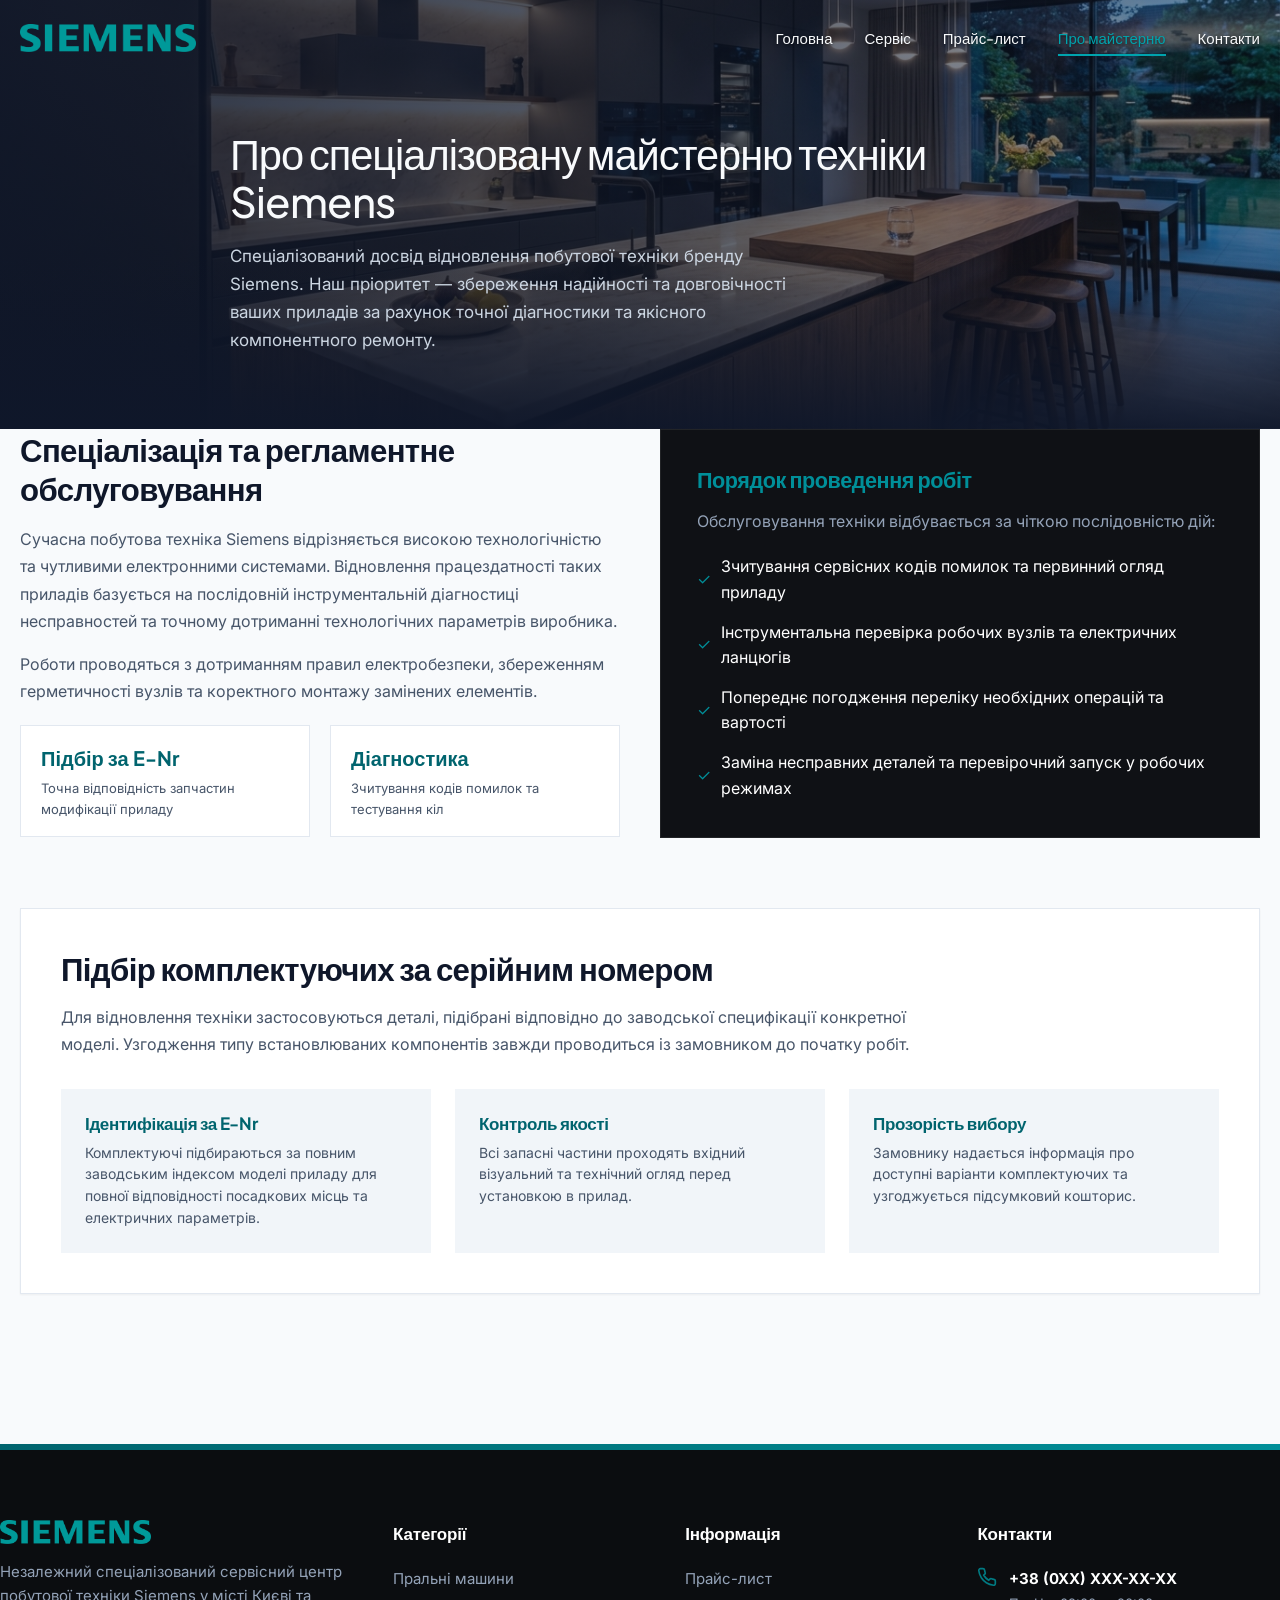
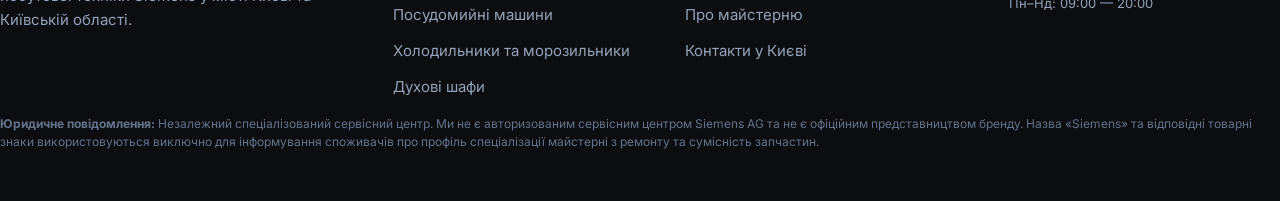
==== commit dbcf869b: "Update forms, appliance categories, geography phrasing, and price list" ====
--- a/about.html
+++ b/about.html
@@ -213,7 +213,7 @@
           <ul class="footer-links">
             <li><a href="services.html#washing">Пральні машини</a></li>
             <li><a href="services.html#dishwashers">Посудомийні машини</a></li>
-            <li><a href="services.html#fridges">Холодильники NoFrost</a></li>
+            <li><a href="services.html#fridges">Холодильники та морозильники</a></li>
             <li><a href="services.html#ovens">Духові шафи</a></li>
           </ul>
         </div>
@@ -270,15 +270,22 @@
           <input type="hidden" name="form_source" value="Сторінка про майстерню (about.html)">
 
           <div class="form-group">
-            <label class="form-label">Тип техніки Siemens *</label>
-            <select name="appliance" class="form-control" required>
+            <label class="form-label">Тип техніки Siemens</label>
+            <select name="appliance" class="form-control">
               <option value="Пральні машини">Пральна машина</option>
+              <option value="Сушильні машини">Сушильна машина</option>
               <option value="Посудомийні машини">Посудомийна машина</option>
-              <option value="Холодильники">Холодильник / Морозильник</option>
+              <option value="Холодильники">Холодильник / Морозильна камера</option>
               <option value="Духові шафи">Духова шафа</option>
               <option value="Варильні поверхні">Варильна поверхня</option>
               <option value="Витяжки">Витяжка</option>
+              <option value="Інша техніка">Інша техніка</option>
             </select>
+          </div>
+
+          <div class="form-group">
+            <label class="form-label">Ваше ім'я *</label>
+            <input type="text" name="name" class="form-control" placeholder="Олександр" required>
           </div>
 
           <div class="form-group">
@@ -286,13 +293,8 @@
             <input type="tel" name="phone" class="form-control" placeholder="+38 (0XX) XXX-XX-XX" required>
           </div>
 
-          <div class="form-group">
-            <label class="form-label">Коментар</label>
-            <textarea name="comment" class="form-control" placeholder="Опишіть симптоми поломки..."></textarea>
-          </div>
-
           <button type="submit" class="btn btn-primary" style="width: 100%; margin-top: 10px;">
-            <span>Замовити візит майстра</span>
+            <span>Викликати спеціаліста</span>
           </button>
         </form>
       </div>
--- a/css/style.css
+++ b/css/style.css
@@ -1298,7 +1298,8 @@
   background: #ffffff;
   border-radius: var(--radius-md);
   border: 1px solid var(--border-light);
-  overflow: hidden;
+  overflow-x: auto;
+  -webkit-overflow-scrolling: touch;
   box-shadow: var(--shadow-sm);
   margin-bottom: 30px;
 }
@@ -1775,6 +1776,57 @@
 }
 
 /* --------------------------------------------------------------------------
+   Scroll to Top Button
+   -------------------------------------------------------------------------- */
+.scroll-top-btn {
+  position: fixed;
+  bottom: 24px;
+  right: 24px;
+  width: 46px;
+  height: 46px;
+  background: #005B60;
+  color: #ffffff;
+  border: 1px solid rgba(255, 255, 255, 0.2);
+  border-radius: 0;
+  display: flex;
+  align-items: center;
+  justify-content: center;
+  cursor: pointer;
+  z-index: 99;
+  opacity: 0;
+  visibility: hidden;
+  transform: translateY(16px);
+  transition: all 0.25s cubic-bezier(0.16, 1, 0.3, 1);
+  box-shadow: 0 4px 16px rgba(0, 0, 0, 0.25);
+}
+
+.scroll-top-btn.is-visible {
+  opacity: 1;
+  visibility: visible;
+  transform: translateY(0);
+}
+
+.scroll-top-btn:hover {
+  background: #00474B;
+  transform: translateY(-3px);
+  box-shadow: 0 6px 20px rgba(0, 0, 0, 0.35);
+  border-color: rgba(255, 255, 255, 0.35);
+}
+
+.scroll-top-btn:active {
+  transform: translateY(0);
+}
+
+@media (max-width: 768px) {
+  .scroll-top-btn {
+    bottom: 20px;
+    right: 20px;
+    width: 42px;
+    height: 42px;
+  }
+}
+
+/* --------------------------------------------------------------------------
    22. Responsive Adjustments
    -------------------------------------------------------------------------- */
 @media (max-width: 1180px) {
@@ -1793,6 +1845,22 @@
   }
 }
 
+@media (max-width: 992px) {
+  div[style*="grid-template-columns: 1fr 1fr"],
+  div[style*="grid-template-columns: 1.1fr 0.9fr"],
+  div[style*="grid-template-columns: 1.2fr 0.8fr"],
+  div[style*="grid-template-columns: repeat(3, 1fr)"] {
+    grid-template-columns: 1fr !important;
+    gap: 24px !important;
+  }
+
+  .real-map-container,
+  .real-map-iframe {
+    min-height: 320px !important;
+    height: 320px !important;
+  }
+}
+
 @media (max-width: 768px) {
   .header-inner {
     height: 68px;
@@ -1800,6 +1868,29 @@
 
   .header-phone-box {
     display: none;
+  }
+
+  .subpage-hero {
+    padding: 100px 0 50px !important;
+  }
+
+  .subpage-hero .hero-title {
+    font-size: 1.9rem !important;
+  }
+
+  div[style*="display: flex; gap: 20px"] {
+    flex-direction: column !important;
+    gap: 12px !important;
+  }
+
+  div[style*="padding: 36px"],
+  div[style*="padding: 40px"] {
+    padding: 24px 18px !important;
+  }
+
+  .container {
+    padding-left: 16px;
+    padding-right: 16px;
   }
 }
 
@@ -1818,6 +1909,12 @@
     grid-template-columns: 1fr;
     gap: 16px;
   }
+
+  .real-map-container,
+  .real-map-iframe {
+    min-height: 260px !important;
+    height: 260px !important;
+  }
 }
 
 /* --------------------------------------------------------------------------
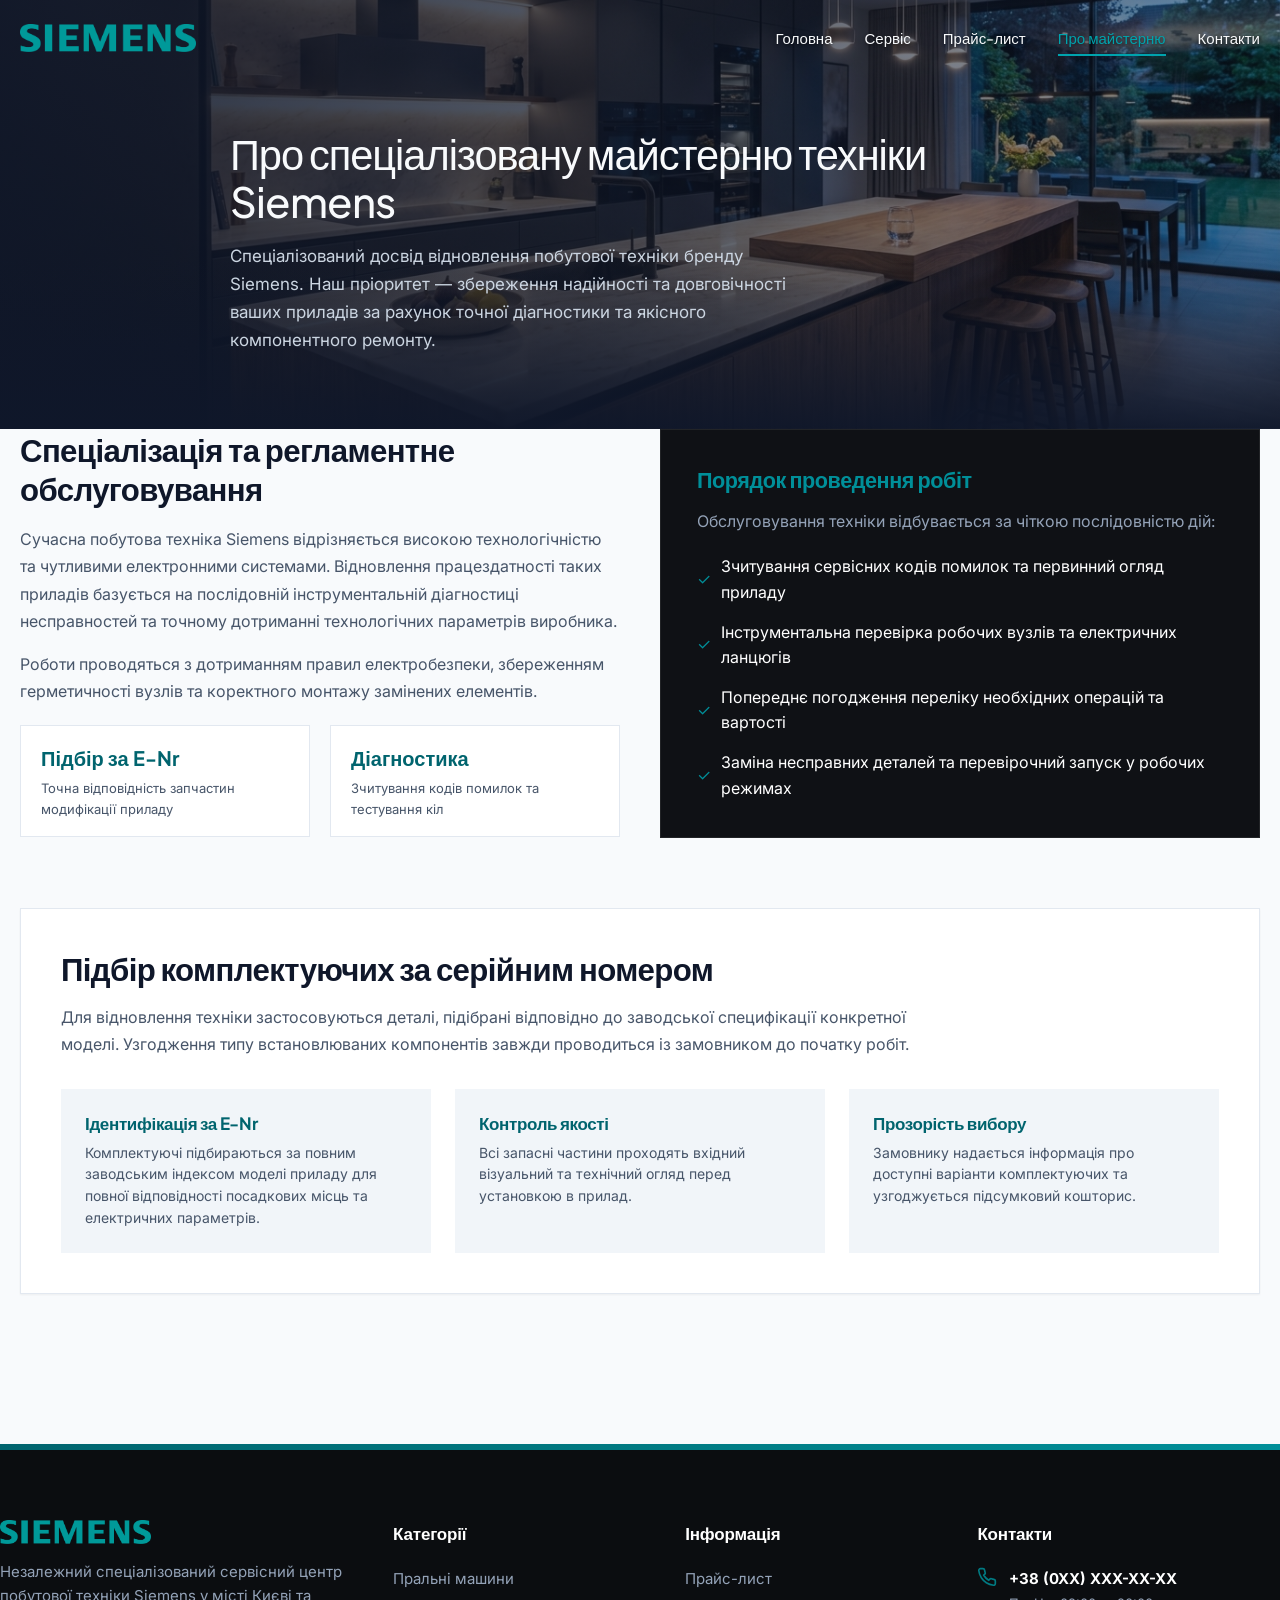
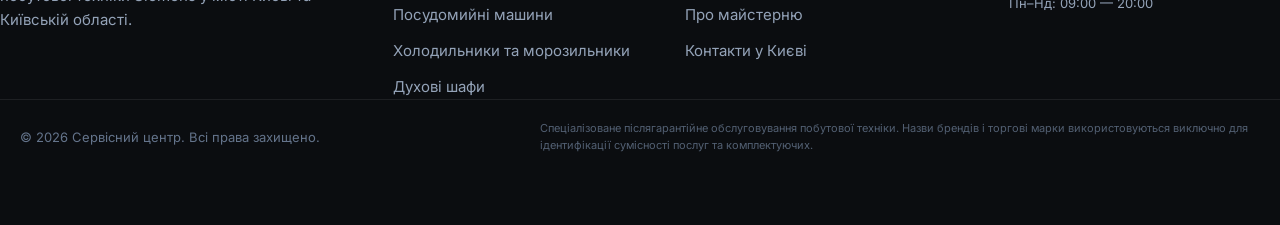
==== commit dd2026c9: "Refactor footer disclaimer: remove framed box, simplify text and style" ====
--- a/about.html
+++ b/about.html
@@ -239,15 +239,19 @@
               <span data-config="schedule-work" style="font-size: 0.8125rem;">Пн–Нд: 09:00 — 20:00</span>
             </div>
           </div>
-        </div>
-      </div>
-
-      <div class="legal-disclaimer">
-        <strong>Юридичне повідомлення:</strong> Незалежний спеціалізований сервісний центр. Ми не є авторизованим
-        сервісним центром Siemens AG та не є офіційним представництвом бренду. Назва «Siemens» та відповідні товарні
-        знаки використовуються виключно для інформування споживачів про профіль спеціалізації майстерні з ремонту та
-        сумісність запчастин.
-      </div>
+      </div>
+    </div>
+
+    <div class="footer-bottom">
+      <div class="container footer-bottom-inner">
+        <div class="footer-copyright">
+          © <span data-config="current-year">2026</span> Сервісний центр. Всі права захищено.
+        </div>
+        <p class="legal-disclaimer">
+          Спеціалізоване післягарантійне обслуговування побутової техніки. Назви брендів і торгові марки використовуються виключно для ідентифікації сумісності послуг та комплектуючих.
+        </p>
+      </div>
+    </div>
   </footer>
 
   <!-- Modal -->
--- a/css/style.css
+++ b/css/style.css
@@ -1755,9 +1755,8 @@
 }
 
 .footer-bottom {
-  padding: 24px 0;
+  padding: 20px 0;
   border-top: 1px solid rgba(255, 255, 255, 0.08);
-  font-size: 0.8125rem;
 }
 
 .footer-bottom-inner {
@@ -1768,11 +1767,27 @@
   gap: 16px;
 }
 
+.footer-copyright {
+  font-size: 0.8125rem;
+  color: #64748b;
+  white-space: nowrap;
+}
+
 .legal-disclaimer {
-  color: #64748b;
-  font-size: 0.75rem;
-  line-height: 1.5;
-  margin-top: 16px;
+  color: rgba(100, 116, 139, 0.8);
+  font-size: 11px;
+  font-weight: 400;
+  line-height: 1.6;
+  margin: 0;
+  max-width: 720px;
+}
+
+@media (max-width: 768px) {
+  .footer-bottom-inner {
+    flex-direction: column;
+    align-items: flex-start;
+    gap: 10px;
+  }
 }
 
 /* --------------------------------------------------------------------------
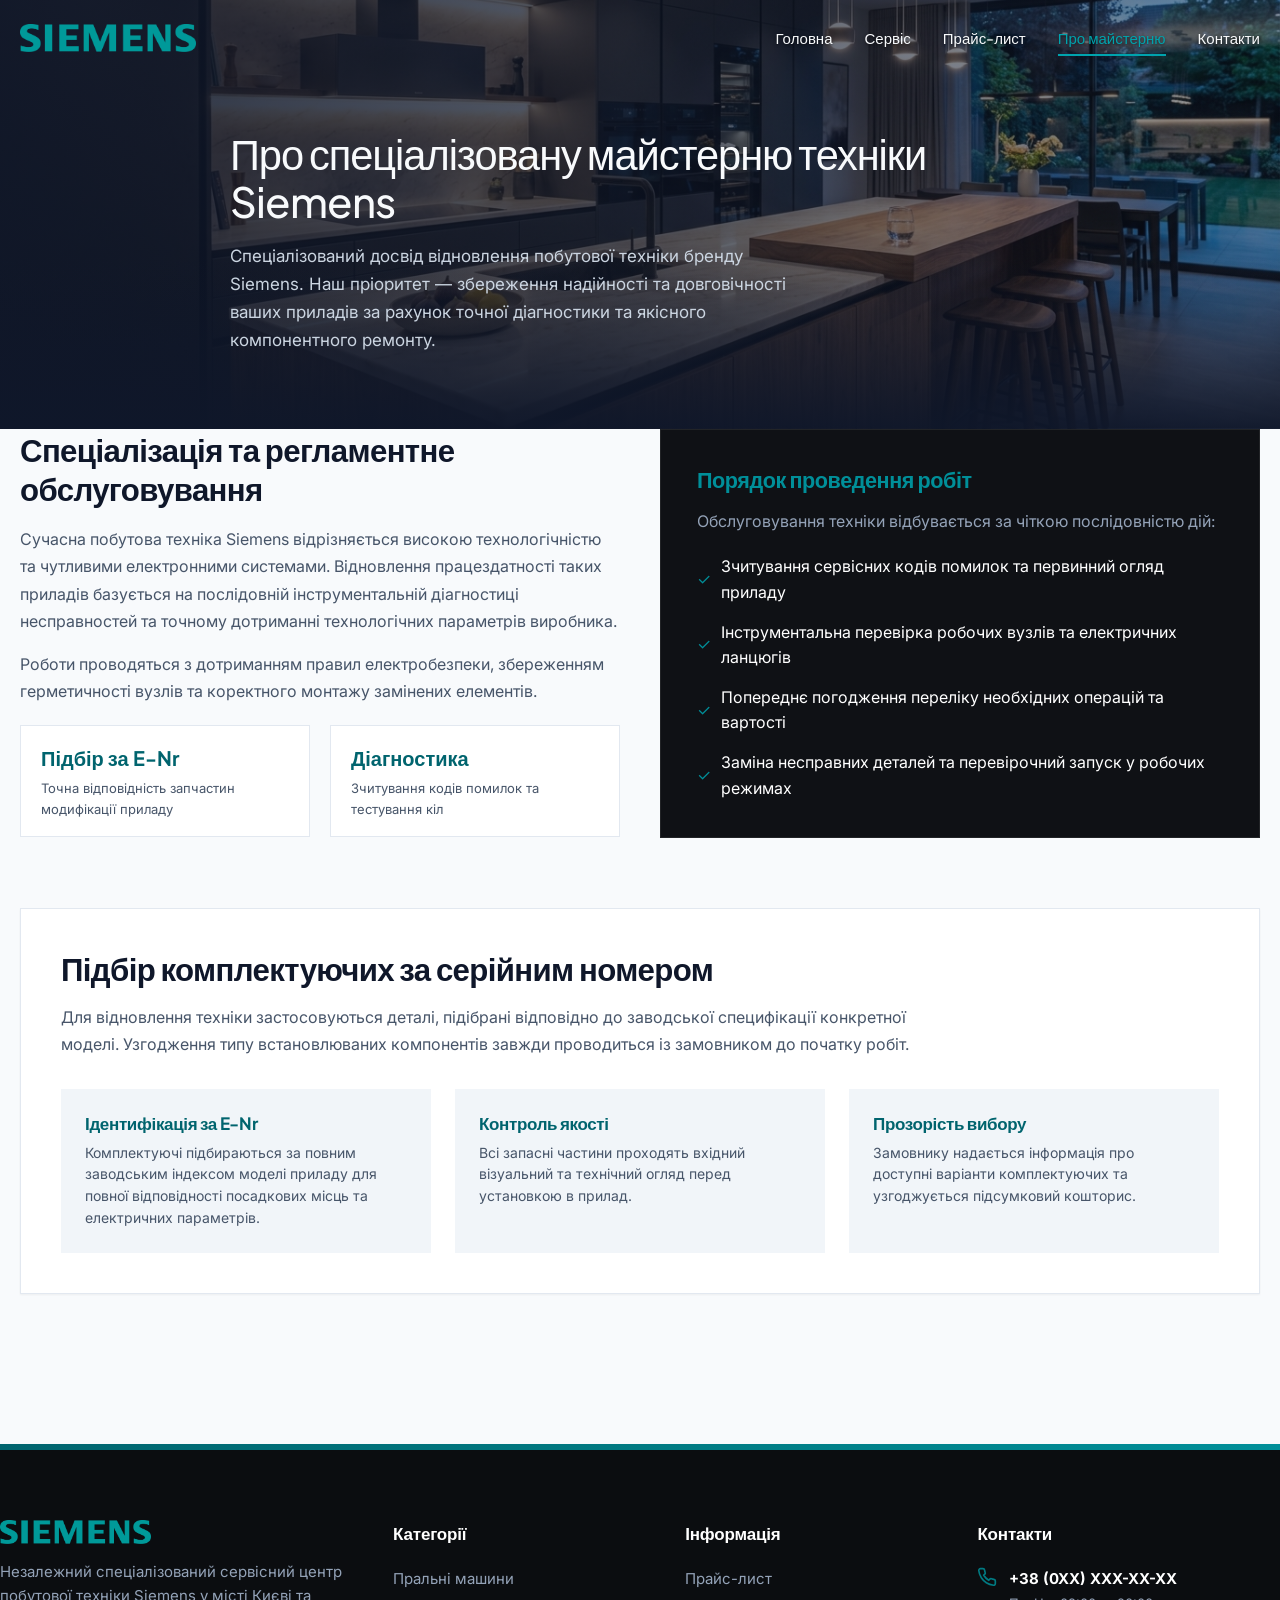
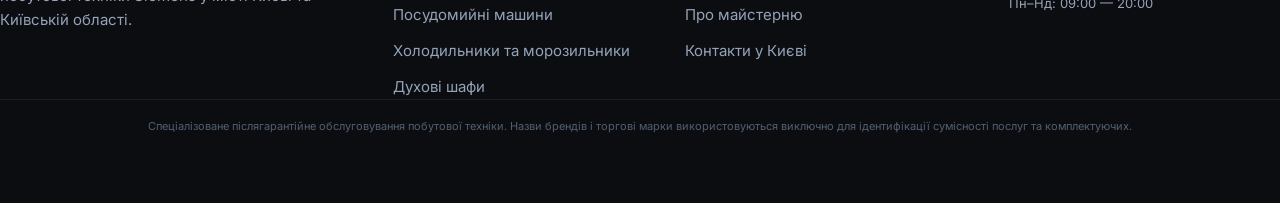
==== commit e6d69e5e: "Remove copyright line from footer across all pages" ====
--- a/about.html
+++ b/about.html
@@ -243,10 +243,7 @@
     </div>
 
     <div class="footer-bottom">
-      <div class="container footer-bottom-inner">
-        <div class="footer-copyright">
-          © <span data-config="current-year">2026</span> Сервісний центр. Всі права захищено.
-        </div>
+      <div class="container">
         <p class="legal-disclaimer">
           Спеціалізоване післягарантійне обслуговування побутової техніки. Назви брендів і торгові марки використовуються виключно для ідентифікації сумісності послуг та комплектуючих.
         </p>
--- a/css/style.css
+++ b/css/style.css
@@ -1755,22 +1755,8 @@
 }
 
 .footer-bottom {
-  padding: 20px 0;
+  padding: 18px 0;
   border-top: 1px solid rgba(255, 255, 255, 0.08);
-}
-
-.footer-bottom-inner {
-  display: flex;
-  align-items: center;
-  justify-content: space-between;
-  flex-wrap: wrap;
-  gap: 16px;
-}
-
-.footer-copyright {
-  font-size: 0.8125rem;
-  color: #64748b;
-  white-space: nowrap;
 }
 
 .legal-disclaimer {
@@ -1779,15 +1765,7 @@
   font-weight: 400;
   line-height: 1.6;
   margin: 0;
-  max-width: 720px;
-}
-
-@media (max-width: 768px) {
-  .footer-bottom-inner {
-    flex-direction: column;
-    align-items: flex-start;
-    gap: 10px;
-  }
+  text-align: center;
 }
 
 /* --------------------------------------------------------------------------
